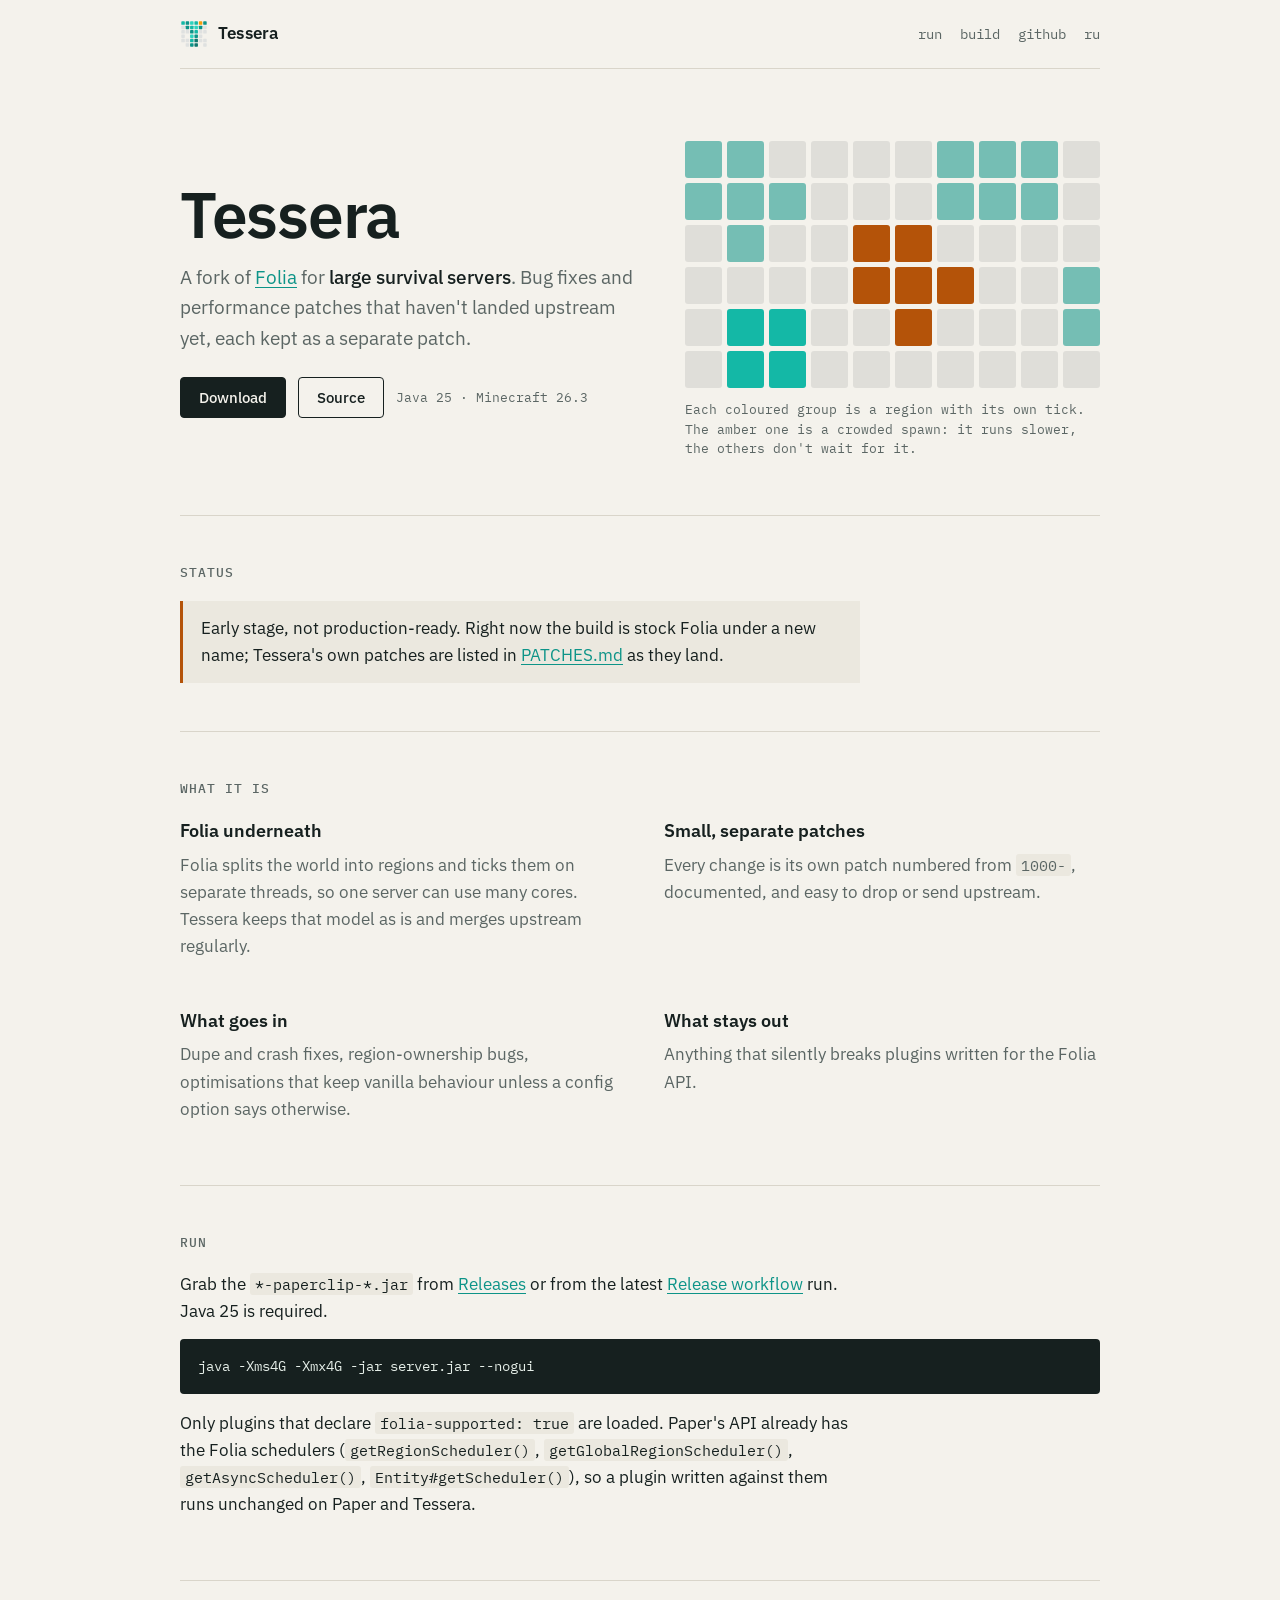
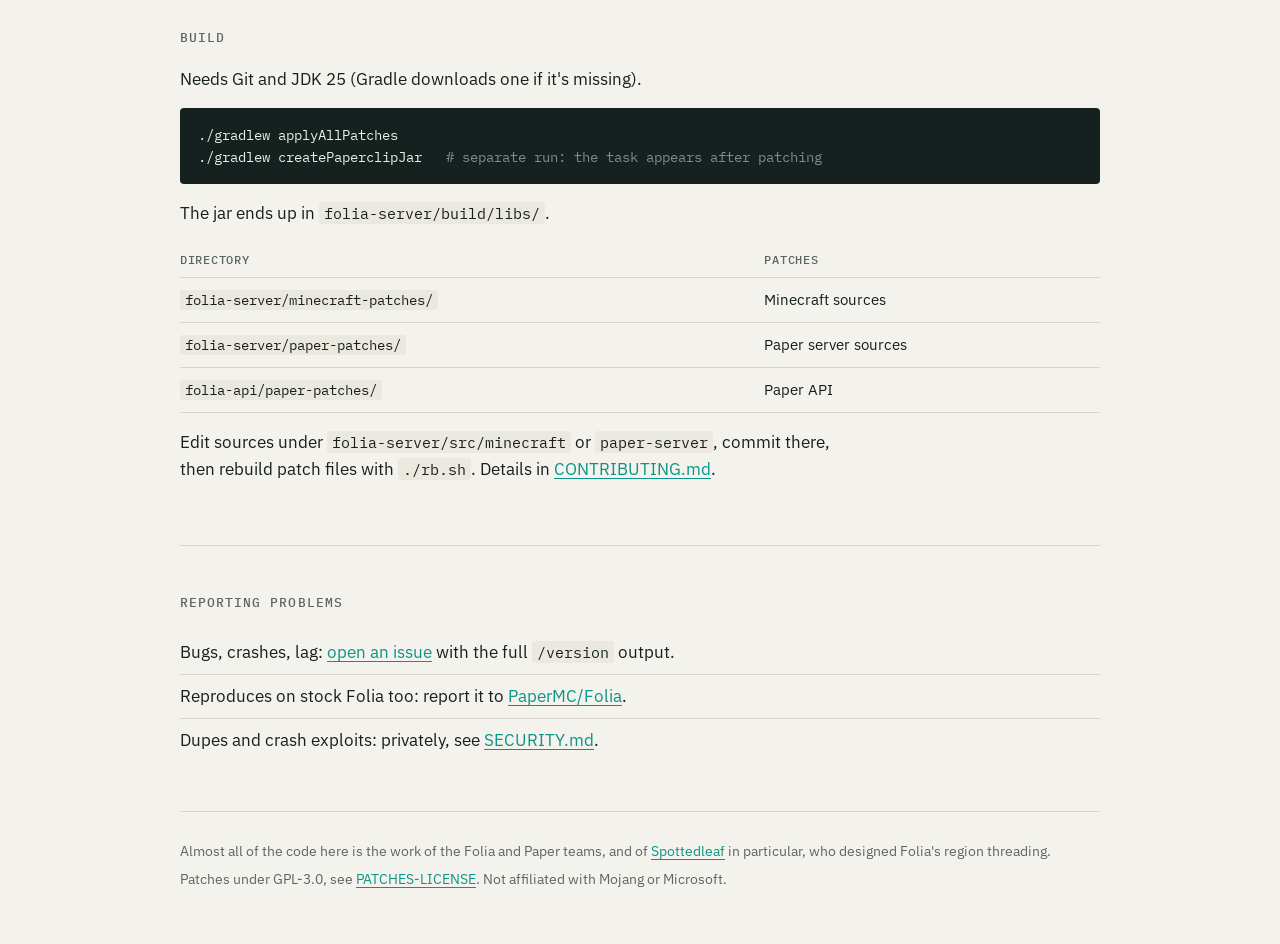
==== site/index.html @ 929d5c0b "site: страница проекта для GitHub Pages (en/ru) и workflow публикации" ====
<!doctype html>
<html lang="en">
<head>
<meta charset="utf-8">
<meta name="viewport" content="width=device-width, initial-scale=1">
<title>Tessera — Folia fork</title>
<meta name="description" content="Tessera is a Folia fork with bug fixes and performance work for large survival servers.">
<meta property="og:title" content="Tessera">
<meta property="og:description" content="A Folia fork with fixes and performance work for large survival servers.">
<meta property="og:type" content="website">
<link rel="icon" href="logo.svg" type="image/svg+xml">
<link rel="alternate" hreflang="ru" href="ru/">
<link rel="preconnect" href="https://fonts.googleapis.com">
<link rel="preconnect" href="https://fonts.gstatic.com" crossorigin>
<link href="https://fonts.googleapis.com/css2?family=IBM+Plex+Mono:wght@400;500&family=IBM+Plex+Sans:wght@400;500;600&display=swap" rel="stylesheet">
<link rel="stylesheet" href="style.css">
</head>
<body>
<div class="wrap">

<header class="top">
  <a class="brand" href="./"><img src="logo.svg" alt="">Tessera</a>
  <nav>
    <a class="opt" href="#run">run</a>
    <a class="opt" href="#build">build</a>
    <a href="https://github.com/denfry/tessera">github</a>
    <a href="ru/" hreflang="ru">ru</a>
  </nav>
</header>

<main>
<div class="hero">
  <div>
    <h1>Tessera</h1>
    <p class="lede">A fork of <a href="https://github.com/PaperMC/Folia">Folia</a> for <strong>large survival servers</strong>.
      Bug fixes and performance patches that haven't landed upstream yet, each kept as a separate patch.</p>
    <div class="actions">
      <a class="btn primary" href="https://github.com/denfry/tessera/releases">Download</a>
      <a class="btn" href="https://github.com/denfry/tessera">Source</a>
      <span class="release" data-release="latest: %s">Java 25 · Minecraft 26.3</span>
    </div>
  </div>
  <figure class="regions">
    <div class="grid" aria-hidden="true"></div>
    <figcaption>Each coloured group is a region with its own tick. The amber one is a crowded spawn: it runs slower, the others don't wait for it.</figcaption>
  </figure>
</div>

<section>
  <h2>Status</h2>
  <div class="status">
    <p>Early stage, not production-ready. Right now the build is stock Folia under a new name;
      Tessera's own patches are listed in <a href="https://github.com/denfry/tessera/blob/main/PATCHES.md">PATCHES.md</a> as they land.</p>
  </div>
</section>

<section>
  <h2>What it is</h2>
  <div class="cols">
    <div>
      <h3>Folia underneath</h3>
      <p>Folia splits the world into regions and ticks them on separate threads, so one server can use many cores.
        Tessera keeps that model as is and merges upstream regularly.</p>
    </div>
    <div>
      <h3>Small, separate patches</h3>
      <p>Every change is its own patch numbered from <code>1000-</code>, documented, and easy to drop or send upstream.</p>
    </div>
    <div>
      <h3>What goes in</h3>
      <p>Dupe and crash fixes, region-ownership bugs, optimisations that keep vanilla behaviour unless a config option says otherwise.</p>
    </div>
    <div>
      <h3>What stays out</h3>
      <p>Anything that silently breaks plugins written for the Folia API.</p>
    </div>
  </div>
</section>

<section id="run">
  <h2>Run</h2>
  <p>Grab the <code>*-paperclip-*.jar</code> from <a href="https://github.com/denfry/tessera/releases">Releases</a>
    or from the latest <a href="https://github.com/denfry/tessera/actions/workflows/release.yml">Release workflow</a> run. Java 25 is required.</p>
<pre>java -Xms4G -Xmx4G -jar server.jar --nogui</pre>
  <p>Only plugins that declare <code>folia-supported: true</code> are loaded. Paper's API already has the
    Folia schedulers (<code>getRegionScheduler()</code>, <code>getGlobalRegionScheduler()</code>,
    <code>getAsyncScheduler()</code>, <code>Entity#getScheduler()</code>), so a plugin written against them
    runs unchanged on Paper and Tessera.</p>
</section>

<section id="build">
  <h2>Build</h2>
  <p>Needs Git and JDK 25 (Gradle downloads one if it's missing).</p>
<pre>./gradlew applyAllPatches
./gradlew createPaperclipJar   <span class="c"># separate run: the task appears after patching</span></pre>
  <p>The jar ends up in <code>folia-server/build/libs/</code>.</p>
  <div class="table-scroll">
  <table>
    <thead><tr><th>Directory</th><th>Patches</th></tr></thead>
    <tbody>
      <tr><td><code>folia-server/minecraft-patches/</code></td><td>Minecraft sources</td></tr>
      <tr><td><code>folia-server/paper-patches/</code></td><td>Paper server sources</td></tr>
      <tr><td><code>folia-api/paper-patches/</code></td><td>Paper API</td></tr>
    </tbody>
  </table>
  </div>
  <p style="margin-top:16px">Edit sources under <code>folia-server/src/minecraft</code> or <code>paper-server</code>, commit there,
    then rebuild patch files with <code>./rb.sh</code>. Details in
    <a href="https://github.com/denfry/tessera/blob/main/CONTRIBUTING.md">CONTRIBUTING.md</a>.</p>
</section>

<section>
  <h2>Reporting problems</h2>
  <ul class="plain">
    <li>Bugs, crashes, lag: <a href="https://github.com/denfry/tessera/issues/new/choose">open an issue</a> with the full <code>/version</code> output.</li>
    <li>Reproduces on stock Folia too: report it to <a href="https://github.com/PaperMC/Folia/issues">PaperMC/Folia</a>.</li>
    <li>Dupes and crash exploits: privately, see <a href="https://github.com/denfry/tessera/blob/main/SECURITY.md">SECURITY.md</a>.</li>
  </ul>
</section>
</main>

<footer>
  <p>Almost all of the code here is the work of the Folia and Paper teams, and of
    <a href="https://github.com/Spottedleaf">Spottedleaf</a> in particular, who designed Folia's region threading.</p>
  <p>Patches under GPL-3.0, see
    <a href="https://github.com/denfry/tessera/blob/main/PATCHES-LICENSE">PATCHES-LICENSE</a>. Not affiliated with Mojang or Microsoft.</p>
</footer>

</div>
<script src="site.js" defer></script>
</body>
</html>
---- site/style.css ----
:root {
  --bg: #f4f2ec;
  --fg: #16201f;
  --muted: #5b6664;
  --line: #d9d5ca;
  --panel: #ebe8df;
  --teal: #0d9488;
  --teal-hi: #14b8a6;
  --amber: #b45309;
  --tile-off: rgba(91, 102, 100, 0.14);
  --code-bg: #16201f;
  --code-fg: #e6efe9;
  --sans: "IBM Plex Sans", system-ui, sans-serif;
  --mono: "IBM Plex Mono", ui-monospace, monospace;
}

@media (prefers-color-scheme: dark) {
  :root {
    --bg: #0f1514;
    --fg: #e4ebe8;
    --muted: #8d9a97;
    --line: #243130;
    --panel: #151d1c;
    --teal: #2dd4bf;
    --teal-hi: #5eead4;
    --amber: #f59e0b;
    --tile-off: rgba(148, 163, 184, 0.1);
    --code-bg: #0a0f0e;
    --code-fg: #d8e4e0;
  }
}

* { box-sizing: border-box; }

html { -webkit-text-size-adjust: 100%; }

body {
  margin: 0;
  background: var(--bg);
  color: var(--fg);
  font: 17px/1.6 var(--sans);
}

a { color: var(--teal); text-underline-offset: 3px; }
a:hover { color: var(--teal-hi); }

.wrap { max-width: 960px; margin: 0 auto; padding: 0 20px; }

/* header */
.top {
  display: flex;
  align-items: center;
  justify-content: space-between;
  gap: 16px;
  padding: 20px 0;
  border-bottom: 1px solid var(--line);
}
.brand {
  display: flex;
  align-items: center;
  gap: 10px;
  color: var(--fg);
  text-decoration: none;
  font-weight: 600;
  letter-spacing: 0.01em;
}
.brand img { width: 28px; height: 28px; }
.top nav { display: flex; gap: 18px; font: 14px var(--mono); }
.top nav a { color: var(--muted); text-decoration: none; }
.top nav a:hover { color: var(--fg); }

/* hero */
.hero {
  display: grid;
  grid-template-columns: 1.1fr 1fr;
  gap: 48px;
  align-items: center;
  padding: 72px 0 56px;
}
.hero h1 {
  margin: 0 0 16px;
  font-size: clamp(40px, 7vw, 64px);
  line-height: 1;
  letter-spacing: -0.02em;
  font-weight: 600;
}
.hero .lede { margin: 0 0 24px; font-size: 19px; color: var(--muted); max-width: 32em; }
.hero .lede strong { color: var(--fg); font-weight: 500; }

.actions { display: flex; flex-wrap: wrap; gap: 12px; align-items: center; }
.btn {
  display: inline-block;
  padding: 10px 18px;
  border: 1px solid var(--fg);
  border-radius: 4px;
  color: var(--fg);
  text-decoration: none;
  font: 500 15px var(--sans);
}
.btn.primary { background: var(--fg); color: var(--bg); }
.btn.primary:hover { background: var(--teal); border-color: var(--teal); color: var(--bg); }
.btn:not(.primary):hover { border-color: var(--teal); color: var(--teal); }
.release { font: 13px var(--mono); color: var(--muted); }

/* region grid */
.regions { margin: 0; }
.grid {
  display: grid;
  grid-template-columns: repeat(10, 1fr);
  gap: 5px;
}
.grid span {
  aspect-ratio: 1;
  border-radius: 3px;
  background: var(--tile-off);
  transition: background-color 0.5s ease-out;
}
.grid span.r { background: color-mix(in srgb, var(--teal) 55%, transparent); }
.grid span.r.slow { background: color-mix(in srgb, var(--amber) 50%, transparent); }
.grid span.tick { background: var(--teal-hi); transition-duration: 0.05s; }
.grid span.slow.tick { background: var(--amber); }
.regions figcaption { margin-top: 12px; font: 13px/1.5 var(--mono); color: var(--muted); }

/* sections */
section { padding: 48px 0; border-top: 1px solid var(--line); }
section h2 {
  margin: 0 0 20px;
  font: 500 13px var(--mono);
  text-transform: uppercase;
  letter-spacing: 0.08em;
  color: var(--muted);
}
section h3 { margin: 0 0 6px; font-size: 18px; font-weight: 600; }
section p { margin: 0 0 14px; max-width: 40em; }

.status {
  padding: 14px 18px;
  border-left: 3px solid var(--amber);
  background: var(--panel);
  max-width: 40em;
}
.status p { margin: 0; }

.cols { display: grid; grid-template-columns: repeat(2, 1fr); gap: 32px 48px; }
.cols p { color: var(--muted); }

pre {
  margin: 0 0 16px;
  padding: 16px 18px;
  overflow-x: auto;
  background: var(--code-bg);
  color: var(--code-fg);
  border-radius: 4px;
  font: 14px/1.6 var(--mono);
}
pre .c { color: #7d8e8a; }
code { font-family: var(--mono); font-size: 0.9em; }
p code, li code, td code { padding: 1px 5px; background: var(--panel); border-radius: 3px; }

table { width: 100%; border-collapse: collapse; font-size: 15px; }
th, td { text-align: left; padding: 10px 12px 10px 0; border-bottom: 1px solid var(--line); vertical-align: top; }
th { font: 500 12px var(--mono); text-transform: uppercase; letter-spacing: 0.06em; color: var(--muted); }
.table-scroll { overflow-x: auto; }

ul.plain { margin: 0; padding: 0; list-style: none; }
ul.plain li { padding: 8px 0; border-bottom: 1px solid var(--line); }
ul.plain li:last-child { border-bottom: 0; }

footer {
  padding: 28px 0 48px;
  border-top: 1px solid var(--line);
  font-size: 14px;
  color: var(--muted);
}
footer p { margin: 0 0 6px; }

@media (max-width: 760px) {
  .hero { grid-template-columns: 1fr; gap: 36px; padding: 48px 0 40px; }
  .cols { grid-template-columns: 1fr; gap: 24px; }
  .top nav { gap: 12px; }
  .top nav .opt { display: none; }
}

@media (prefers-reduced-motion: reduce) {
  .grid span { transition: none; }
}
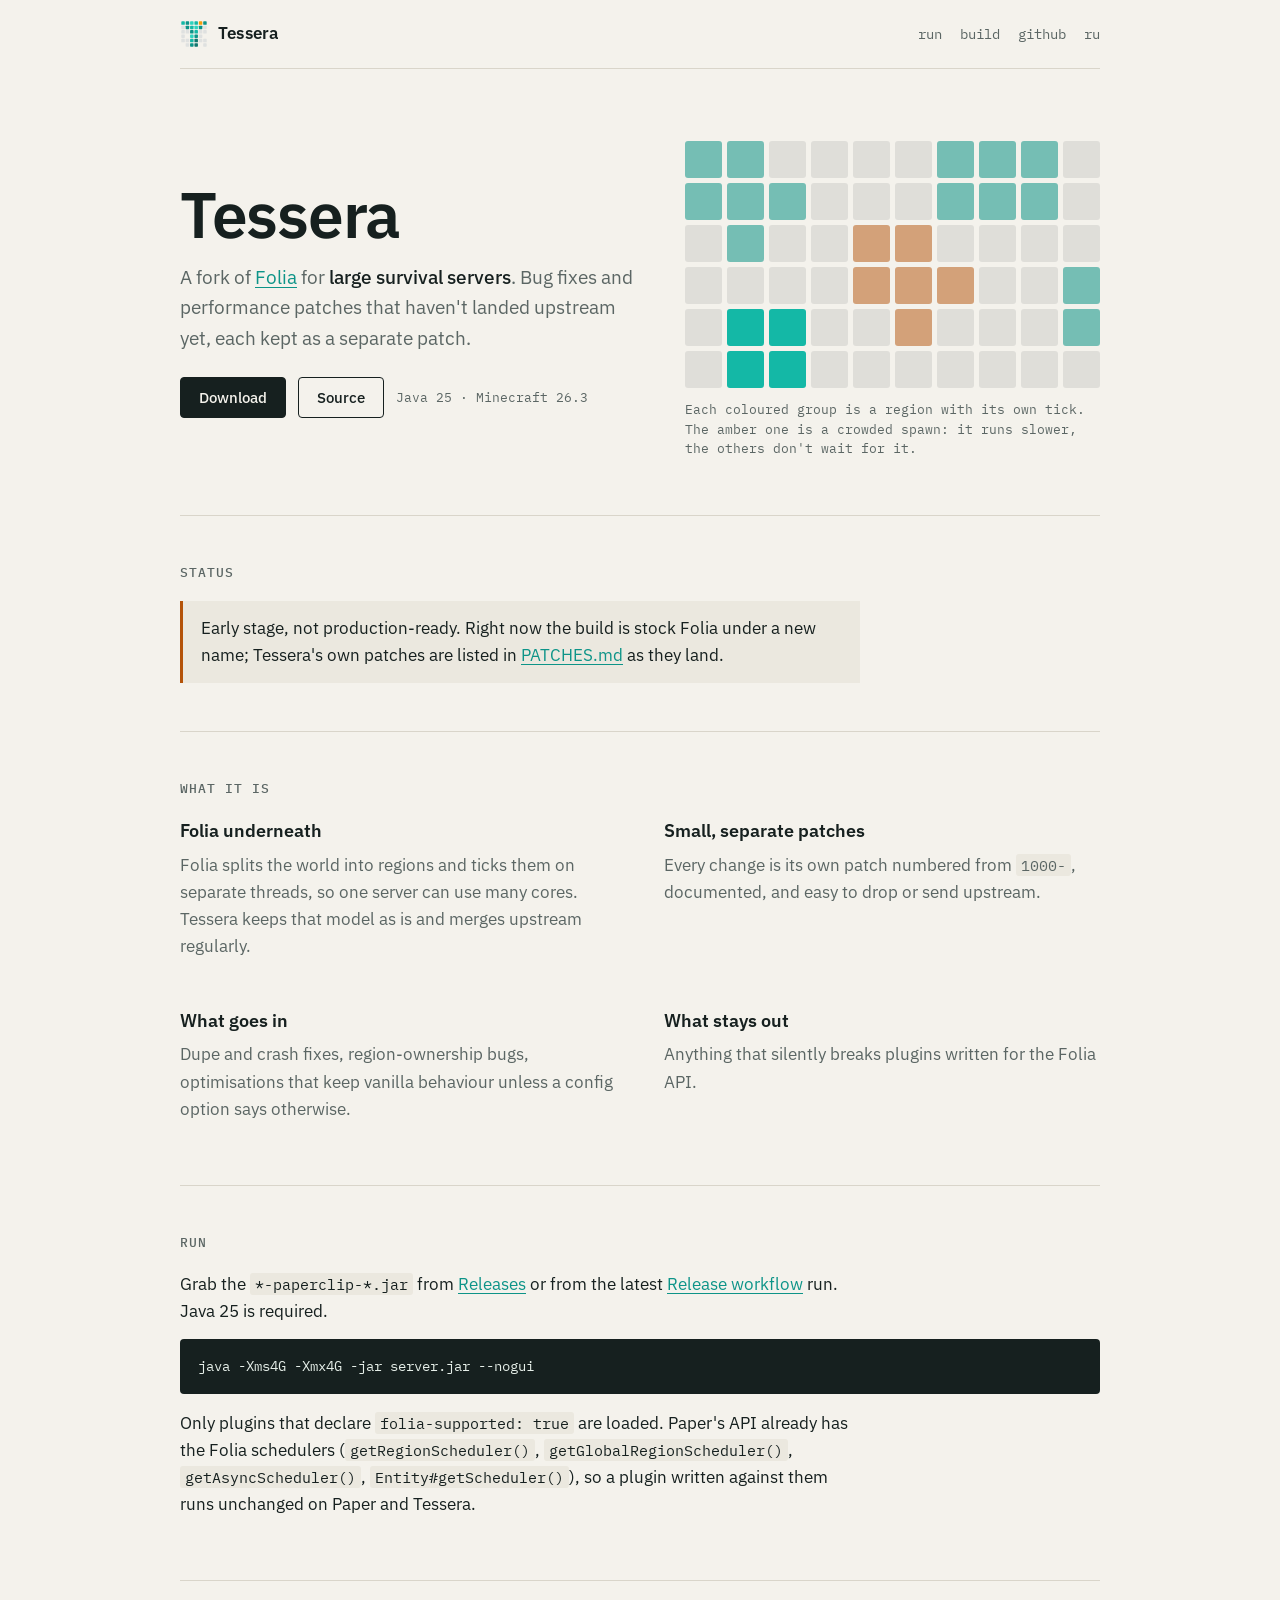
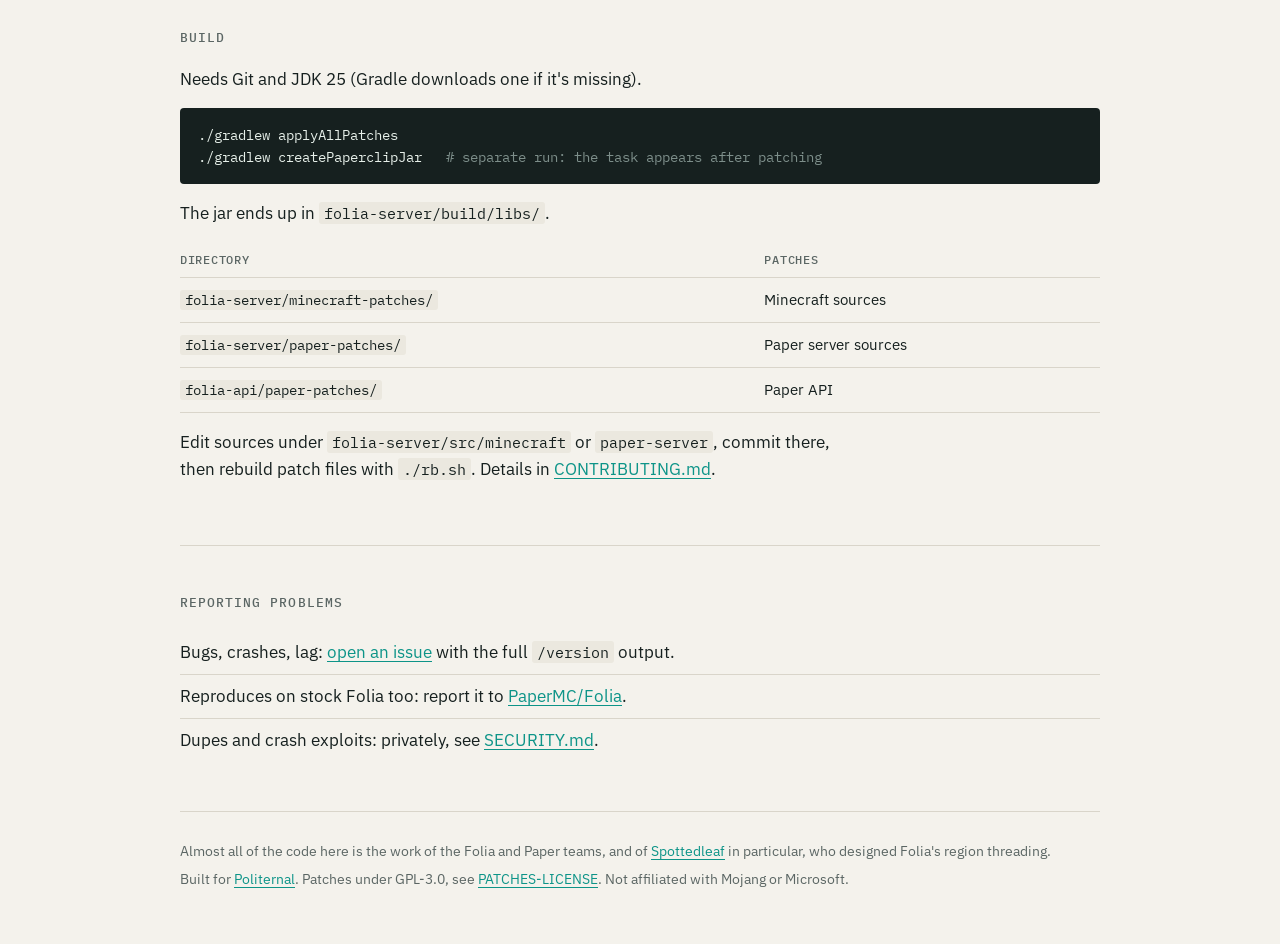
==== commit 02c2a4aa: "site: страница проекта для GitHub Pages (en/ru) и workflow публикации" ====
--- a/site/index.html
+++ b/site/index.html
@@ -122,7 +122,7 @@
 <footer>
   <p>Almost all of the code here is the work of the Folia and Paper teams, and of
     <a href="https://github.com/Spottedleaf">Spottedleaf</a> in particular, who designed Folia's region threading.</p>
-  <p>Patches under GPL-3.0, see
+  <p>Built for <a href="https://politernal.ru">Politernal</a>. Patches under GPL-3.0, see
     <a href="https://github.com/denfry/tessera/blob/main/PATCHES-LICENSE">PATCHES-LICENSE</a>. Not affiliated with Mojang or Microsoft.</p>
 </footer>
 
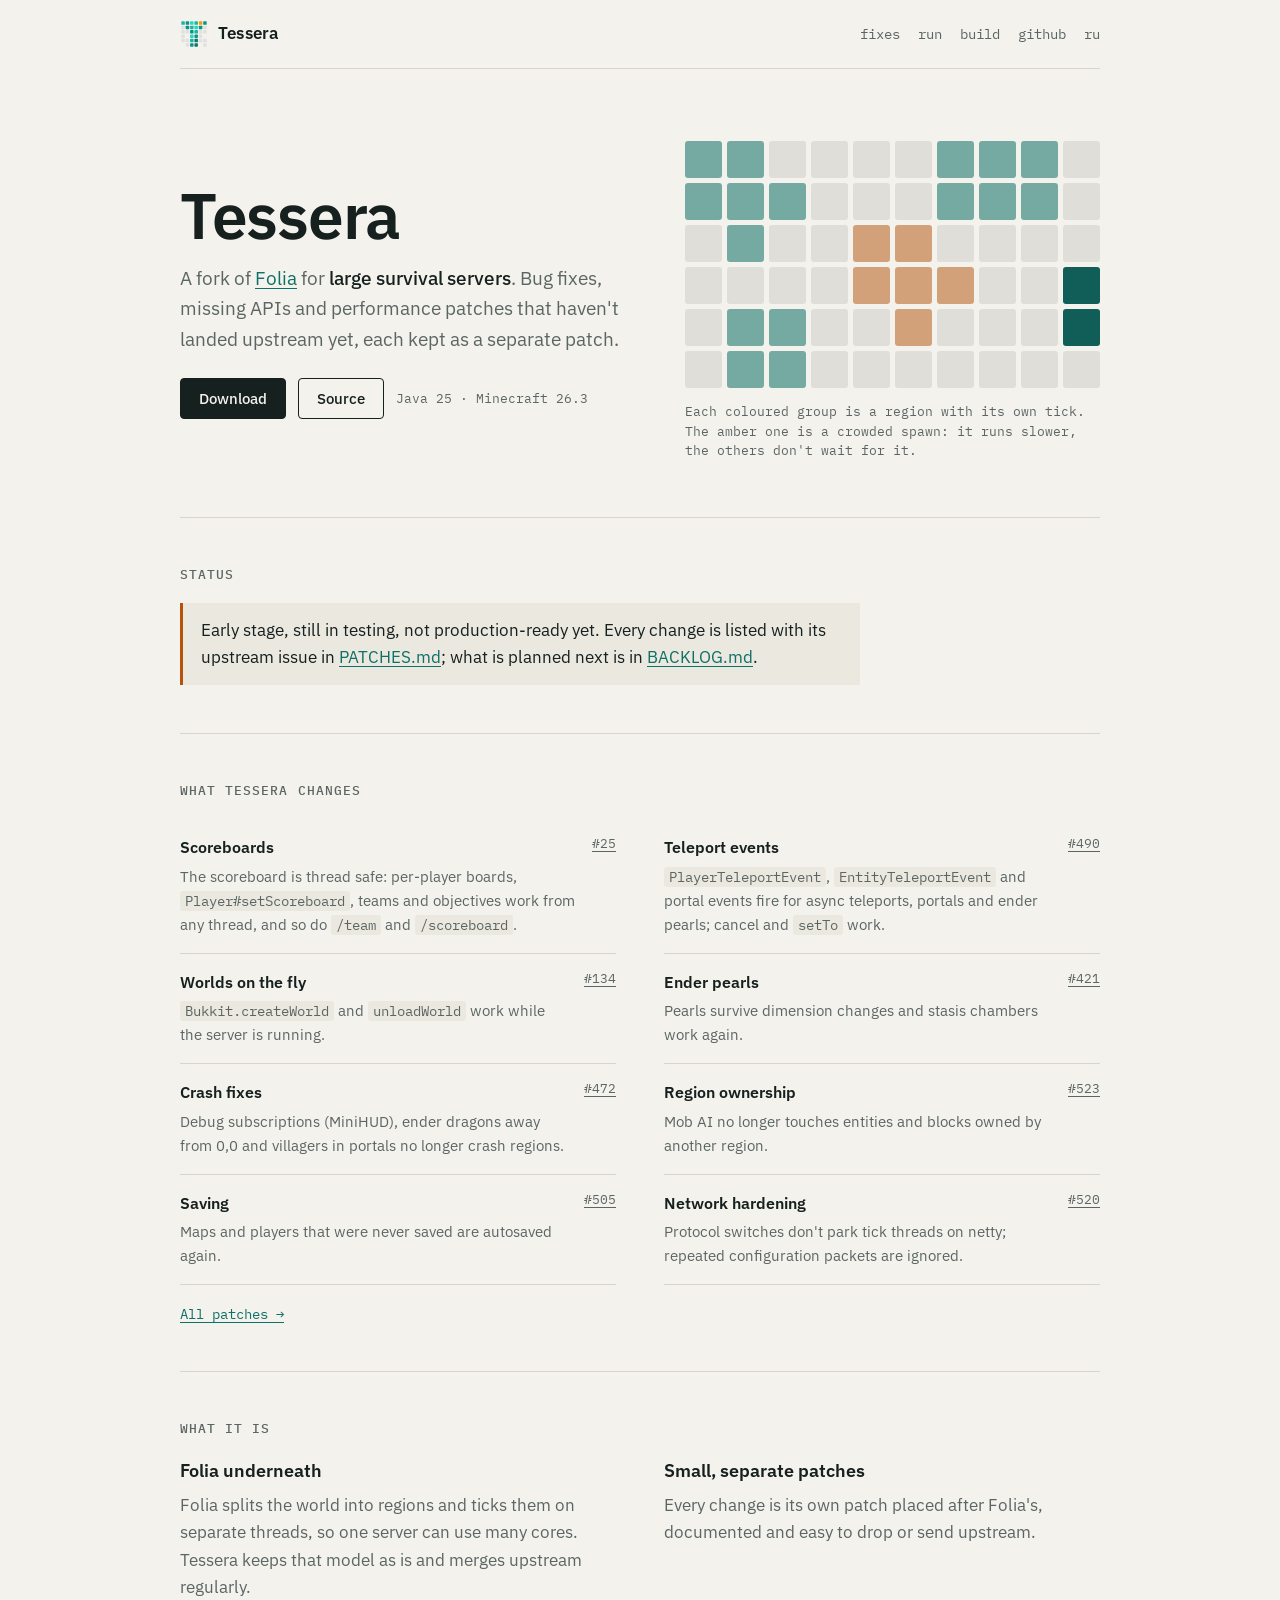
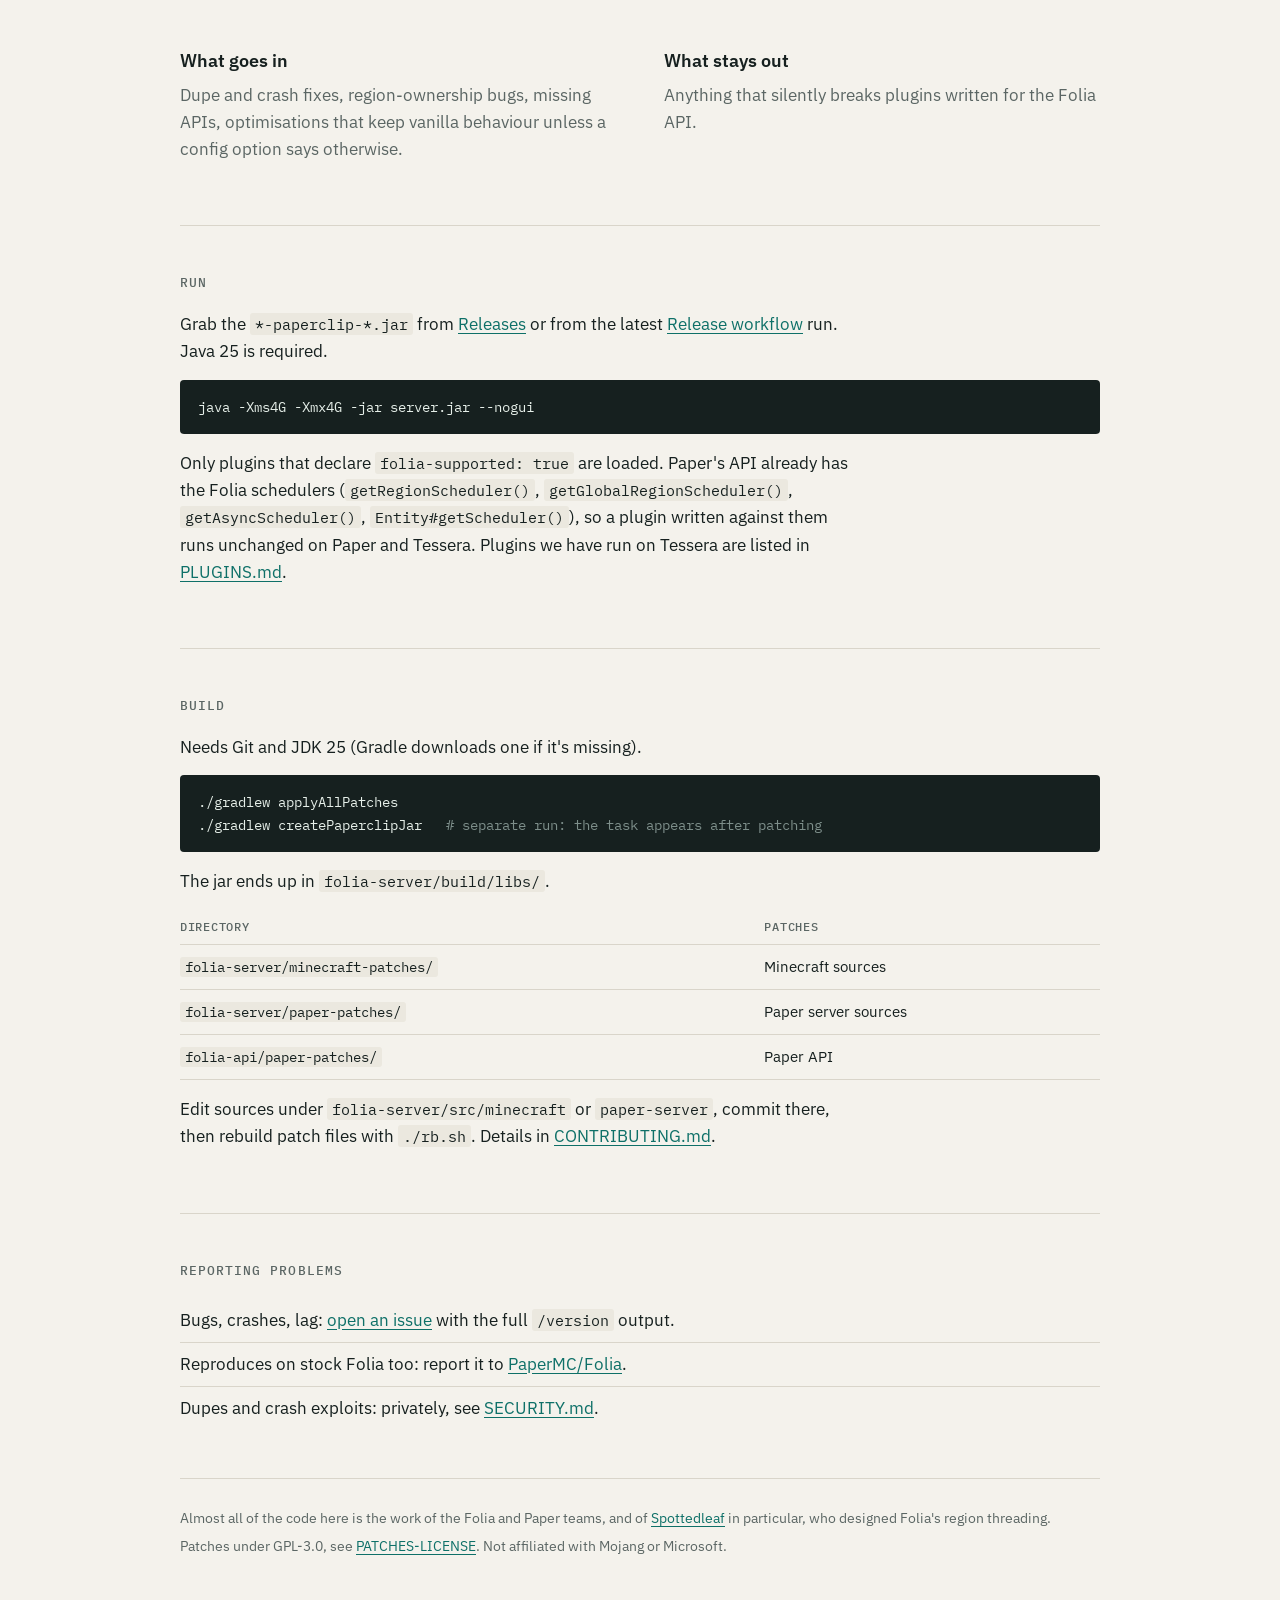
==== commit 2e516e9f: "docs: сайт и README под текущее состояние, code of conduct Сайт: раздел с изменениями Tessera, актуа" ====
--- a/site/index.html
+++ b/site/index.html
@@ -3,37 +3,65 @@
 <head>
 <meta charset="utf-8">
 <meta name="viewport" content="width=device-width, initial-scale=1">
-<title>Tessera — Folia fork</title>
-<meta name="description" content="Tessera is a Folia fork with bug fixes and performance work for large survival servers.">
-<meta property="og:title" content="Tessera">
-<meta property="og:description" content="A Folia fork with fixes and performance work for large survival servers.">
+<title>Tessera — Folia fork for large survival servers</title>
+<meta name="description" content="Tessera is a Folia fork with bug fixes and performance work for large survival Minecraft servers: thread-safe scoreboards, teleport events, world loading, dupe and crash fixes.">
+<link rel="canonical" href="https://denfry.github.io/tessera/">
+<link rel="alternate" hreflang="en" href="https://denfry.github.io/tessera/">
+<link rel="alternate" hreflang="ru" href="https://denfry.github.io/tessera/ru/">
+<link rel="alternate" hreflang="x-default" href="https://denfry.github.io/tessera/">
 <meta property="og:type" content="website">
+<meta property="og:site_name" content="Tessera">
+<meta property="og:title" content="Tessera — Folia fork for large survival servers">
+<meta property="og:description" content="Bug fixes and performance patches on top of Folia's regionised multithreading, each kept as a separate patch.">
+<meta property="og:url" content="https://denfry.github.io/tessera/">
+<meta property="og:image" content="https://denfry.github.io/tessera/og.png">
+<meta property="og:image:width" content="1200">
+<meta property="og:image:height" content="630">
+<meta property="og:locale" content="en_US">
+<meta property="og:locale:alternate" content="ru_RU">
+<meta name="twitter:card" content="summary_large_image">
+<meta name="theme-color" content="#f4f2ec" media="(prefers-color-scheme: light)">
+<meta name="theme-color" content="#0f1514" media="(prefers-color-scheme: dark)">
 <link rel="icon" href="logo.svg" type="image/svg+xml">
-<link rel="alternate" hreflang="ru" href="ru/">
 <link rel="preconnect" href="https://fonts.googleapis.com">
 <link rel="preconnect" href="https://fonts.gstatic.com" crossorigin>
 <link href="https://fonts.googleapis.com/css2?family=IBM+Plex+Mono:wght@400;500&family=IBM+Plex+Sans:wght@400;500;600&display=swap" rel="stylesheet">
 <link rel="stylesheet" href="style.css">
+<script type="application/ld+json">
+{
+  "@context": "https://schema.org",
+  "@type": "SoftwareSourceCode",
+  "name": "Tessera",
+  "description": "A fork of Folia with bug fixes and performance work for large survival Minecraft servers.",
+  "url": "https://denfry.github.io/tessera/",
+  "codeRepository": "https://github.com/denfry/tessera",
+  "programmingLanguage": "Java",
+  "license": "https://www.gnu.org/licenses/gpl-3.0.html",
+  "isBasedOn": "https://github.com/PaperMC/Folia"
+}
+</script>
 </head>
 <body>
+<a class="skip" href="#main">Skip to content</a>
 <div class="wrap">
 
 <header class="top">
-  <a class="brand" href="./"><img src="logo.svg" alt="">Tessera</a>
-  <nav>
+  <a class="brand" href="./"><img src="logo.svg" alt="" width="28" height="28">Tessera</a>
+  <nav aria-label="Main">
+    <a class="opt" href="#fixes">fixes</a>
     <a class="opt" href="#run">run</a>
     <a class="opt" href="#build">build</a>
     <a href="https://github.com/denfry/tessera">github</a>
-    <a href="ru/" hreflang="ru">ru</a>
+    <a href="ru/" hreflang="ru" lang="ru">ru</a>
   </nav>
 </header>
 
-<main>
+<main id="main">
 <div class="hero">
   <div>
     <h1>Tessera</h1>
     <p class="lede">A fork of <a href="https://github.com/PaperMC/Folia">Folia</a> for <strong>large survival servers</strong>.
-      Bug fixes and performance patches that haven't landed upstream yet, each kept as a separate patch.</p>
+      Bug fixes, missing APIs and performance patches that haven't landed upstream yet, each kept as a separate patch.</p>
     <div class="actions">
       <a class="btn primary" href="https://github.com/denfry/tessera/releases">Download</a>
       <a class="btn" href="https://github.com/denfry/tessera">Source</a>
@@ -46,16 +74,32 @@
   </figure>
 </div>
 
-<section>
-  <h2>Status</h2>
+<section aria-labelledby="status">
+  <h2 id="status">Status</h2>
   <div class="status">
-    <p>Early stage, not production-ready. Right now the build is stock Folia under a new name;
-      Tessera's own patches are listed in <a href="https://github.com/denfry/tessera/blob/main/PATCHES.md">PATCHES.md</a> as they land.</p>
+    <p>Early stage, still in testing, not production-ready yet. Every change is listed with its upstream issue in
+      <a href="https://github.com/denfry/tessera/blob/main/PATCHES.md">PATCHES.md</a>; what is planned next is in
+      <a href="https://github.com/denfry/tessera/blob/main/BACKLOG.md">BACKLOG.md</a>.</p>
   </div>
 </section>
 
-<section>
-  <h2>What it is</h2>
+<section id="fixes" aria-labelledby="fixes-h">
+  <h2 id="fixes-h">What Tessera changes</h2>
+  <ul class="fixes">
+    <li><h3>Scoreboards</h3><p>The scoreboard is thread safe: per-player boards, <code>Player#setScoreboard</code>, teams and objectives work from any thread, and so do <code>/team</code> and <code>/scoreboard</code>.</p><a href="https://github.com/PaperMC/Folia/issues/25">#25</a></li>
+    <li><h3>Teleport events</h3><p><code>PlayerTeleportEvent</code>, <code>EntityTeleportEvent</code> and portal events fire for async teleports, portals and ender pearls; cancel and <code>setTo</code> work.</p><a href="https://github.com/PaperMC/Folia/issues/490">#490</a></li>
+    <li><h3>Worlds on the fly</h3><p><code>Bukkit.createWorld</code> and <code>unloadWorld</code> work while the server is running.</p><a href="https://github.com/PaperMC/Folia/issues/134">#134</a></li>
+    <li><h3>Ender pearls</h3><p>Pearls survive dimension changes and stasis chambers work again.</p><a href="https://github.com/PaperMC/Folia/issues/421">#421</a></li>
+    <li><h3>Crash fixes</h3><p>Debug subscriptions (MiniHUD), ender dragons away from 0,0 and villagers in portals no longer crash regions.</p><a href="https://github.com/PaperMC/Folia/issues/472">#472</a></li>
+    <li><h3>Region ownership</h3><p>Mob AI no longer touches entities and blocks owned by another region.</p><a href="https://github.com/PaperMC/Folia/pull/523">#523</a></li>
+    <li><h3>Saving</h3><p>Maps and players that were never saved are autosaved again.</p><a href="https://github.com/PaperMC/Folia/issues/505">#505</a></li>
+    <li><h3>Network hardening</h3><p>Protocol switches don't park tick threads on netty; repeated configuration packets are ignored.</p><a href="https://github.com/PaperMC/Folia/issues/520">#520</a></li>
+  </ul>
+  <p class="more"><a href="https://github.com/denfry/tessera/blob/main/PATCHES.md">All patches →</a></p>
+</section>
+
+<section aria-labelledby="what">
+  <h2 id="what">What it is</h2>
   <div class="cols">
     <div>
       <h3>Folia underneath</h3>
@@ -64,11 +108,11 @@
     </div>
     <div>
       <h3>Small, separate patches</h3>
-      <p>Every change is its own patch numbered from <code>1000-</code>, documented, and easy to drop or send upstream.</p>
+      <p>Every change is its own patch placed after Folia's, documented and easy to drop or send upstream.</p>
     </div>
     <div>
       <h3>What goes in</h3>
-      <p>Dupe and crash fixes, region-ownership bugs, optimisations that keep vanilla behaviour unless a config option says otherwise.</p>
+      <p>Dupe and crash fixes, region-ownership bugs, missing APIs, optimisations that keep vanilla behaviour unless a config option says otherwise.</p>
     </div>
     <div>
       <h3>What stays out</h3>
@@ -77,26 +121,27 @@
   </div>
 </section>
 
-<section id="run">
-  <h2>Run</h2>
+<section id="run" aria-labelledby="run-h">
+  <h2 id="run-h">Run</h2>
   <p>Grab the <code>*-paperclip-*.jar</code> from <a href="https://github.com/denfry/tessera/releases">Releases</a>
     or from the latest <a href="https://github.com/denfry/tessera/actions/workflows/release.yml">Release workflow</a> run. Java 25 is required.</p>
 <pre>java -Xms4G -Xmx4G -jar server.jar --nogui</pre>
   <p>Only plugins that declare <code>folia-supported: true</code> are loaded. Paper's API already has the
     Folia schedulers (<code>getRegionScheduler()</code>, <code>getGlobalRegionScheduler()</code>,
     <code>getAsyncScheduler()</code>, <code>Entity#getScheduler()</code>), so a plugin written against them
-    runs unchanged on Paper and Tessera.</p>
+    runs unchanged on Paper and Tessera. Plugins we have run on Tessera are listed in
+    <a href="https://github.com/denfry/tessera/blob/main/PLUGINS.md">PLUGINS.md</a>.</p>
 </section>
 
-<section id="build">
-  <h2>Build</h2>
+<section id="build" aria-labelledby="build-h">
+  <h2 id="build-h">Build</h2>
   <p>Needs Git and JDK 25 (Gradle downloads one if it's missing).</p>
 <pre>./gradlew applyAllPatches
 ./gradlew createPaperclipJar   <span class="c"># separate run: the task appears after patching</span></pre>
   <p>The jar ends up in <code>folia-server/build/libs/</code>.</p>
   <div class="table-scroll">
   <table>
-    <thead><tr><th>Directory</th><th>Patches</th></tr></thead>
+    <thead><tr><th scope="col">Directory</th><th scope="col">Patches</th></tr></thead>
     <tbody>
       <tr><td><code>folia-server/minecraft-patches/</code></td><td>Minecraft sources</td></tr>
       <tr><td><code>folia-server/paper-patches/</code></td><td>Paper server sources</td></tr>
@@ -104,13 +149,13 @@
     </tbody>
   </table>
   </div>
-  <p style="margin-top:16px">Edit sources under <code>folia-server/src/minecraft</code> or <code>paper-server</code>, commit there,
+  <p class="after-table">Edit sources under <code>folia-server/src/minecraft</code> or <code>paper-server</code>, commit there,
     then rebuild patch files with <code>./rb.sh</code>. Details in
     <a href="https://github.com/denfry/tessera/blob/main/CONTRIBUTING.md">CONTRIBUTING.md</a>.</p>
 </section>
 
-<section>
-  <h2>Reporting problems</h2>
+<section aria-labelledby="report">
+  <h2 id="report">Reporting problems</h2>
   <ul class="plain">
     <li>Bugs, crashes, lag: <a href="https://github.com/denfry/tessera/issues/new/choose">open an issue</a> with the full <code>/version</code> output.</li>
     <li>Reproduces on stock Folia too: report it to <a href="https://github.com/PaperMC/Folia/issues">PaperMC/Folia</a>.</li>
@@ -122,7 +167,7 @@
 <footer>
   <p>Almost all of the code here is the work of the Folia and Paper teams, and of
     <a href="https://github.com/Spottedleaf">Spottedleaf</a> in particular, who designed Folia's region threading.</p>
-  <p>Built for <a href="https://politernal.ru">Politernal</a>. Patches under GPL-3.0, see
+  <p>Patches under GPL-3.0, see
     <a href="https://github.com/denfry/tessera/blob/main/PATCHES-LICENSE">PATCHES-LICENSE</a>. Not affiliated with Mojang or Microsoft.</p>
 </footer>
 
--- a/site/style.css
+++ b/site/style.css
@@ -4,8 +4,8 @@
   --muted: #5b6664;
   --line: #d9d5ca;
   --panel: #ebe8df;
-  --teal: #0d9488;
-  --teal-hi: #14b8a6;
+  --teal: #0e7068;
+  --teal-hi: #115e59;
   --amber: #b45309;
   --tile-off: rgba(91, 102, 100, 0.14);
   --code-bg: #16201f;
@@ -43,6 +43,20 @@
 
 a { color: var(--teal); text-underline-offset: 3px; }
 a:hover { color: var(--teal-hi); }
+:focus-visible { outline: 2px solid var(--teal); outline-offset: 3px; border-radius: 2px; }
+
+.skip {
+  position: absolute;
+  left: 12px;
+  top: -48px;
+  padding: 8px 14px;
+  background: var(--fg);
+  color: var(--bg);
+  font: 500 14px var(--sans);
+  border-radius: 4px;
+  z-index: 10;
+}
+.skip:focus { top: 12px; color: var(--bg); }
 
 .wrap { max-width: 960px; margin: 0 auto; padding: 0 20px; }
 
@@ -108,6 +122,8 @@
   display: grid;
   grid-template-columns: repeat(10, 1fr);
   gap: 5px;
+  aspect-ratio: 10 / 6; /* room for the tiles site.js adds, so the caption does not jump */
+  align-content: start;
 }
 .grid span {
   aspect-ratio: 1;
@@ -141,6 +157,29 @@
 }
 .status p { margin: 0; }
 
+/* what Tessera changes */
+.fixes {
+  display: grid;
+  grid-template-columns: repeat(2, 1fr);
+  gap: 0 48px;
+  margin: 0;
+  padding: 0;
+  list-style: none;
+}
+.fixes li {
+  display: grid;
+  grid-template-columns: 1fr auto;
+  column-gap: 16px;
+  padding: 16px 0;
+  border-bottom: 1px solid var(--line);
+}
+.fixes h3 { grid-column: 1; margin: 0 0 4px; font-size: 16px; }
+.fixes p { grid-column: 1; margin: 0; font-size: 15px; color: var(--muted); }
+.fixes li > a { grid-column: 2; grid-row: 1; font: 13px var(--mono); color: var(--muted); }
+.fixes li > a:hover { color: var(--teal); }
+.more { margin: 20px 0 0; font: 14px var(--mono); }
+.after-table { margin-top: 16px; }
+
 .cols { display: grid; grid-template-columns: repeat(2, 1fr); gap: 32px 48px; }
 .cols p { color: var(--muted); }
 
@@ -177,6 +216,7 @@
 @media (max-width: 760px) {
   .hero { grid-template-columns: 1fr; gap: 36px; padding: 48px 0 40px; }
   .cols { grid-template-columns: 1fr; gap: 24px; }
+  .fixes { grid-template-columns: 1fr; }
   .top nav { gap: 12px; }
   .top nav .opt { display: none; }
 }
@@ -184,3 +224,7 @@
 @media (prefers-reduced-motion: reduce) {
   .grid span { transition: none; }
 }
+
+/* 404 */
+.notfound { padding: 96px 0; }
+.notfound h1 { margin: 0 0 12px; font-size: 64px; font-weight: 600; }
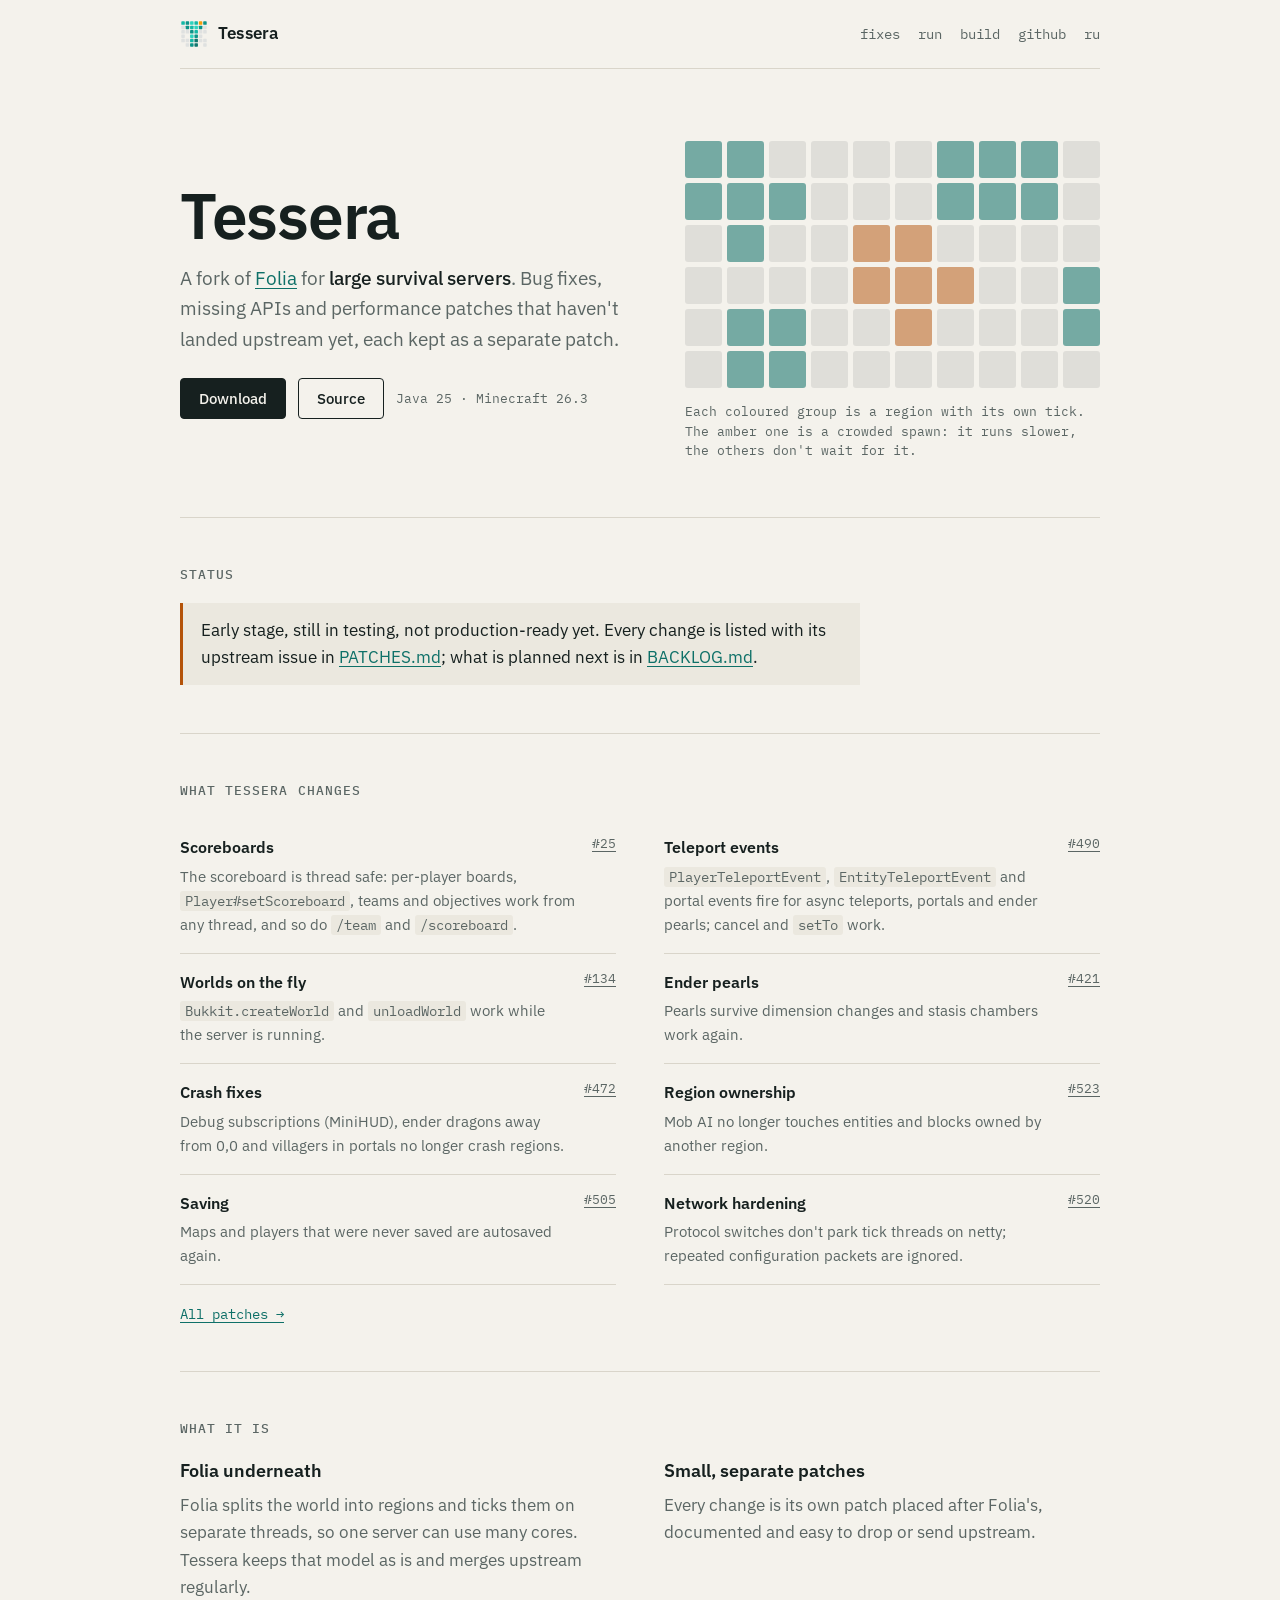
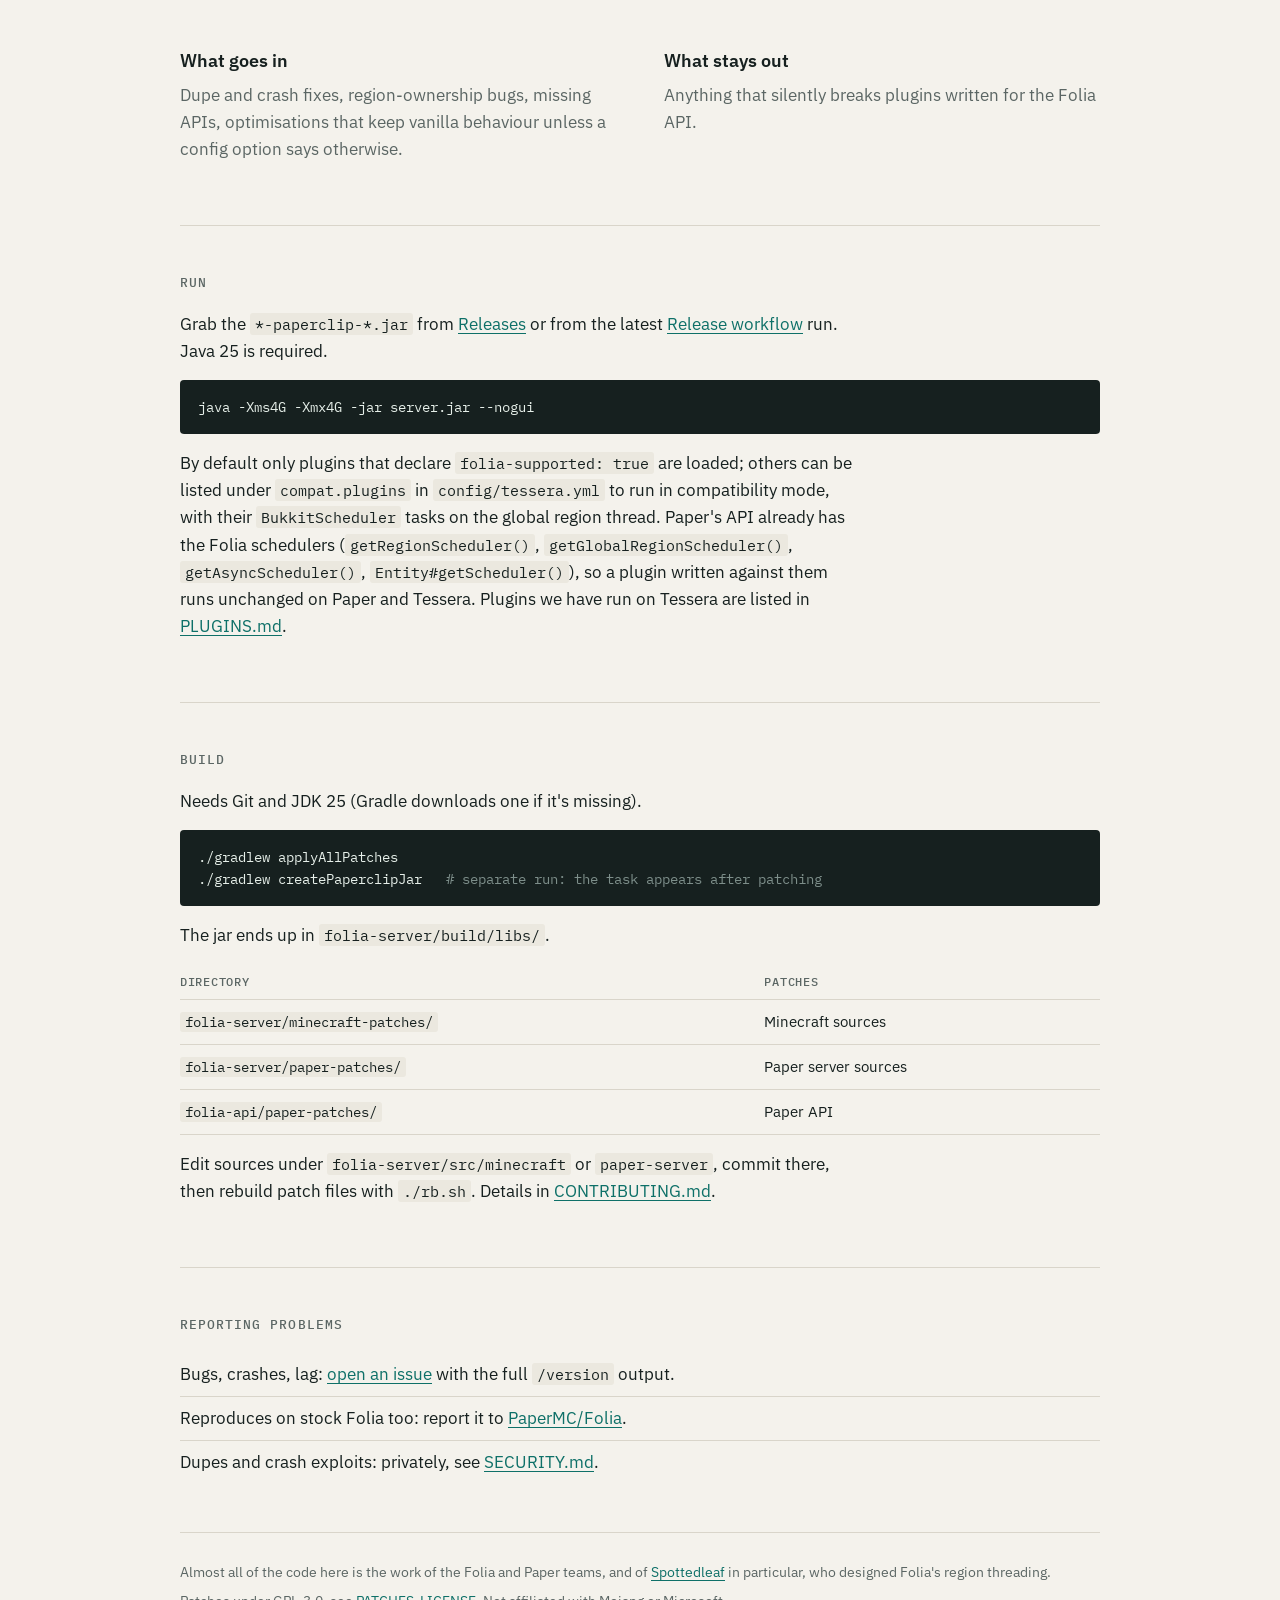
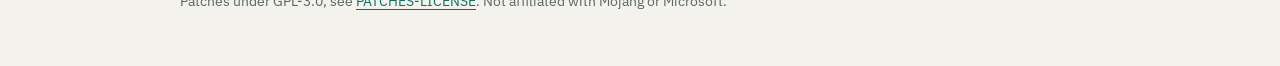
==== commit 32c3741c: "feat: режим совместимости для плагинов без folia-supported (T-101, T-102) Плагины из compat.plugins " ====
--- a/site/index.html
+++ b/site/index.html
@@ -126,7 +126,9 @@
   <p>Grab the <code>*-paperclip-*.jar</code> from <a href="https://github.com/denfry/tessera/releases">Releases</a>
     or from the latest <a href="https://github.com/denfry/tessera/actions/workflows/release.yml">Release workflow</a> run. Java 25 is required.</p>
 <pre>java -Xms4G -Xmx4G -jar server.jar --nogui</pre>
-  <p>Only plugins that declare <code>folia-supported: true</code> are loaded. Paper's API already has the
+  <p>By default only plugins that declare <code>folia-supported: true</code> are loaded; others can be listed under
+    <code>compat.plugins</code> in <code>config/tessera.yml</code> to run in compatibility mode, with their
+    <code>BukkitScheduler</code> tasks on the global region thread. Paper's API already has the
     Folia schedulers (<code>getRegionScheduler()</code>, <code>getGlobalRegionScheduler()</code>,
     <code>getAsyncScheduler()</code>, <code>Entity#getScheduler()</code>), so a plugin written against them
     runs unchanged on Paper and Tessera. Plugins we have run on Tessera are listed in
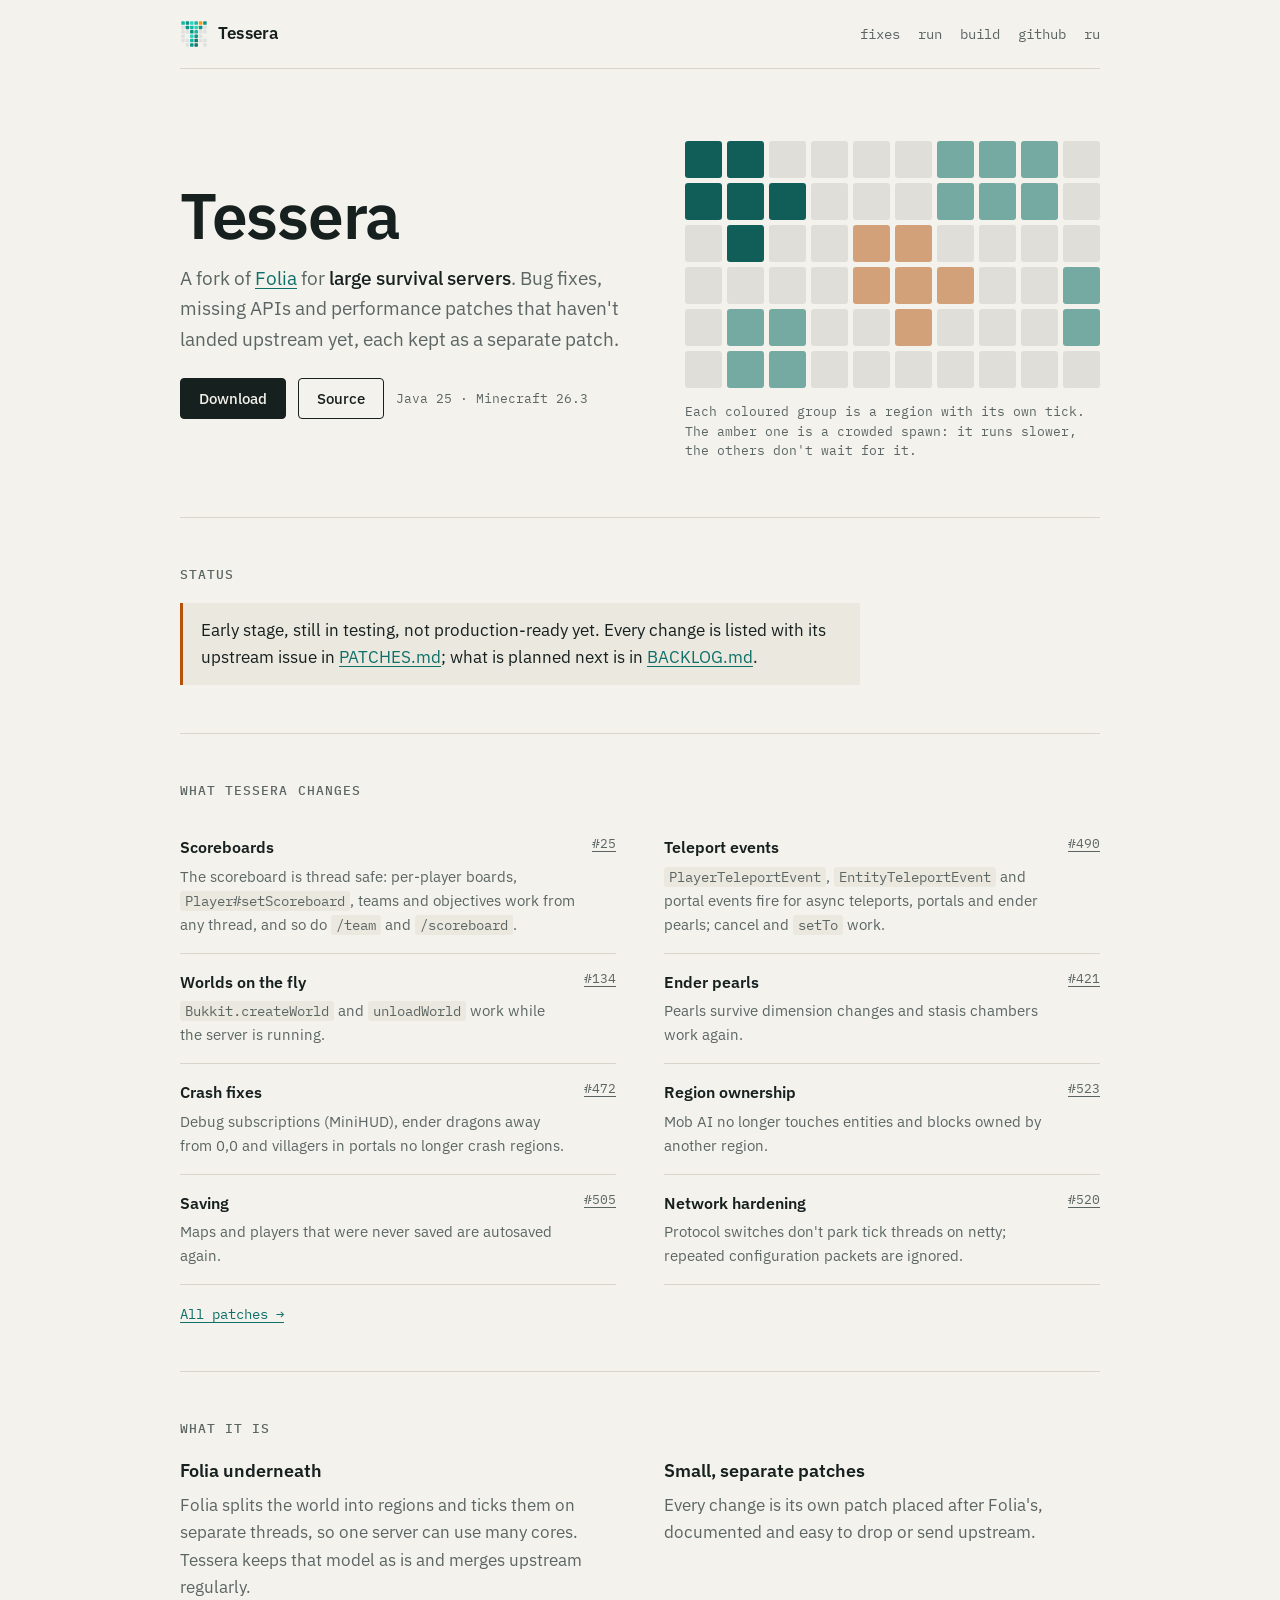
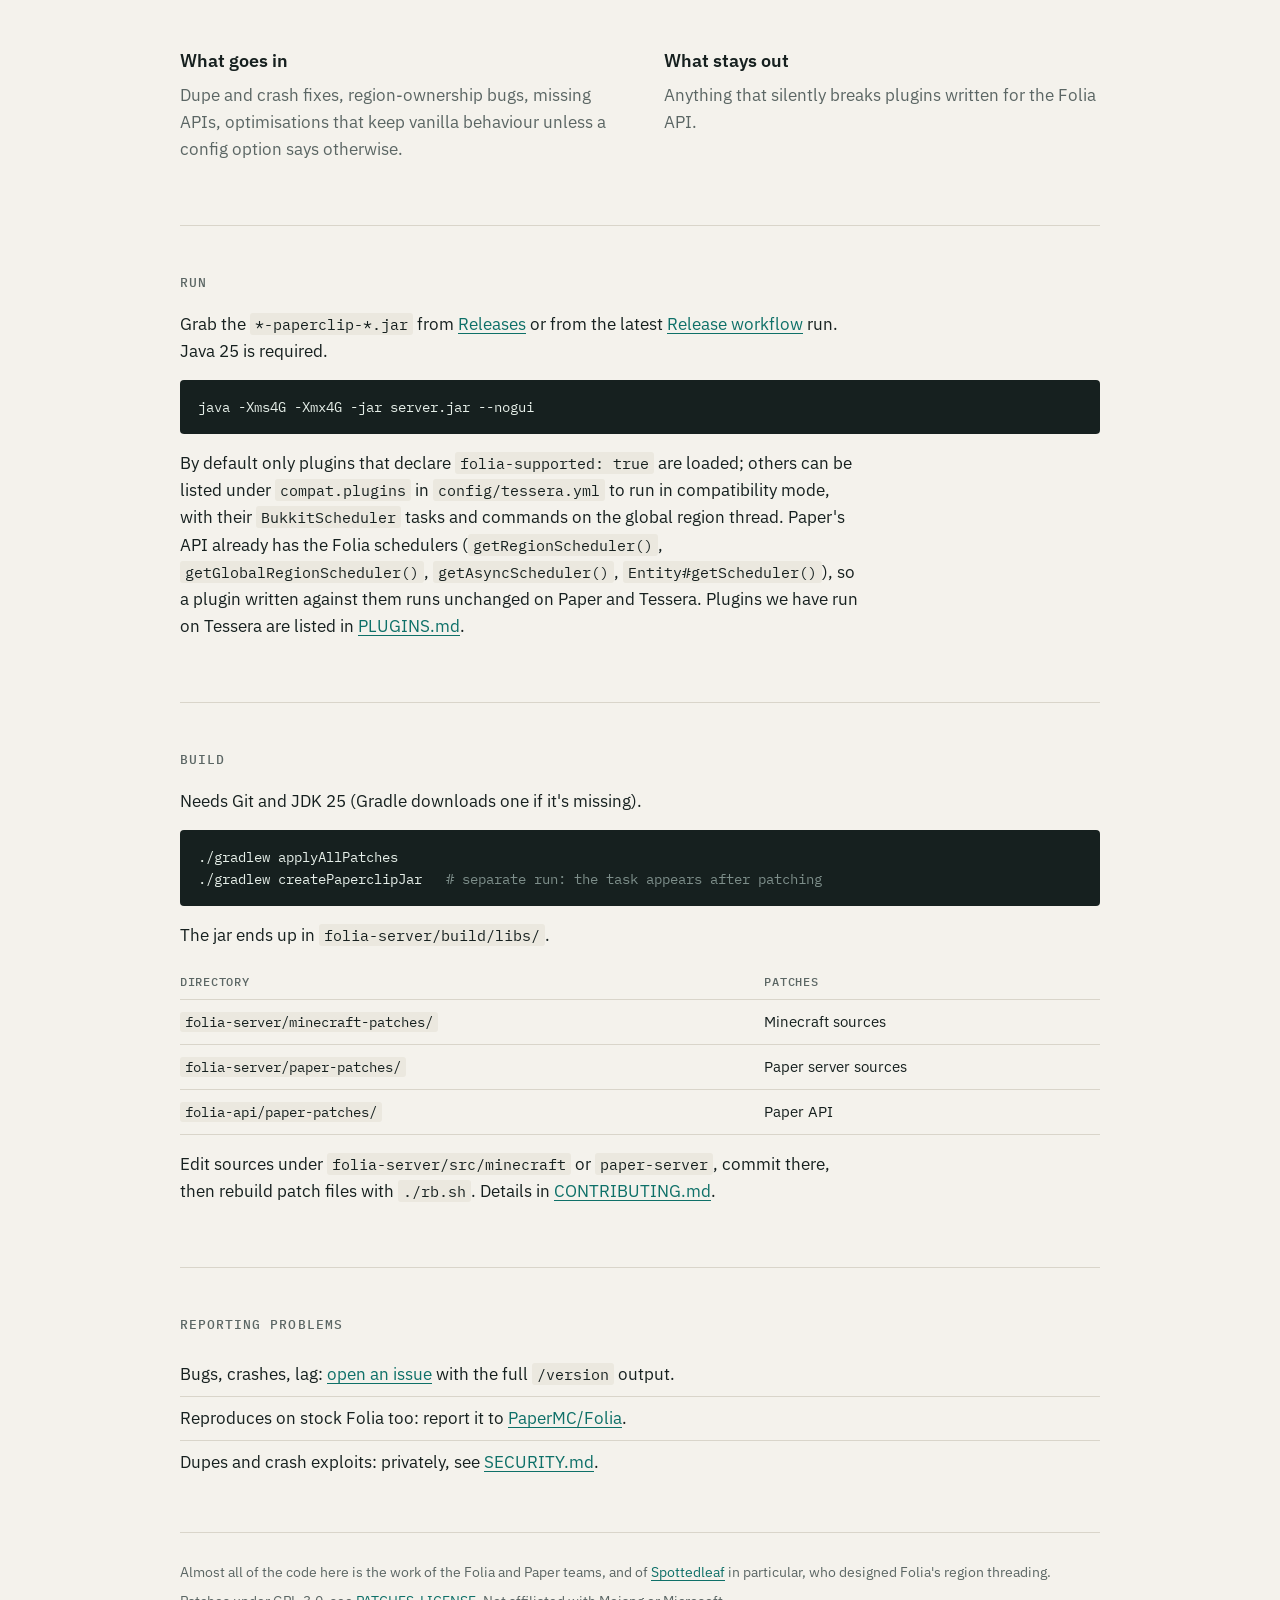
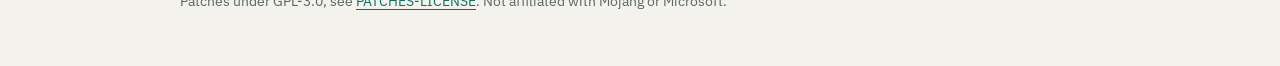
==== commit ef2a0837: "feat: команды плагинов в режиме совместимости на глобальном потоке (T-103b)" ====
--- a/site/index.html
+++ b/site/index.html
@@ -128,7 +128,7 @@
 <pre>java -Xms4G -Xmx4G -jar server.jar --nogui</pre>
   <p>By default only plugins that declare <code>folia-supported: true</code> are loaded; others can be listed under
     <code>compat.plugins</code> in <code>config/tessera.yml</code> to run in compatibility mode, with their
-    <code>BukkitScheduler</code> tasks on the global region thread. Paper's API already has the
+    <code>BukkitScheduler</code> tasks and commands on the global region thread. Paper's API already has the
     Folia schedulers (<code>getRegionScheduler()</code>, <code>getGlobalRegionScheduler()</code>,
     <code>getAsyncScheduler()</code>, <code>Entity#getScheduler()</code>), so a plugin written against them
     runs unchanged on Paper and Tessera. Plugins we have run on Tessera are listed in
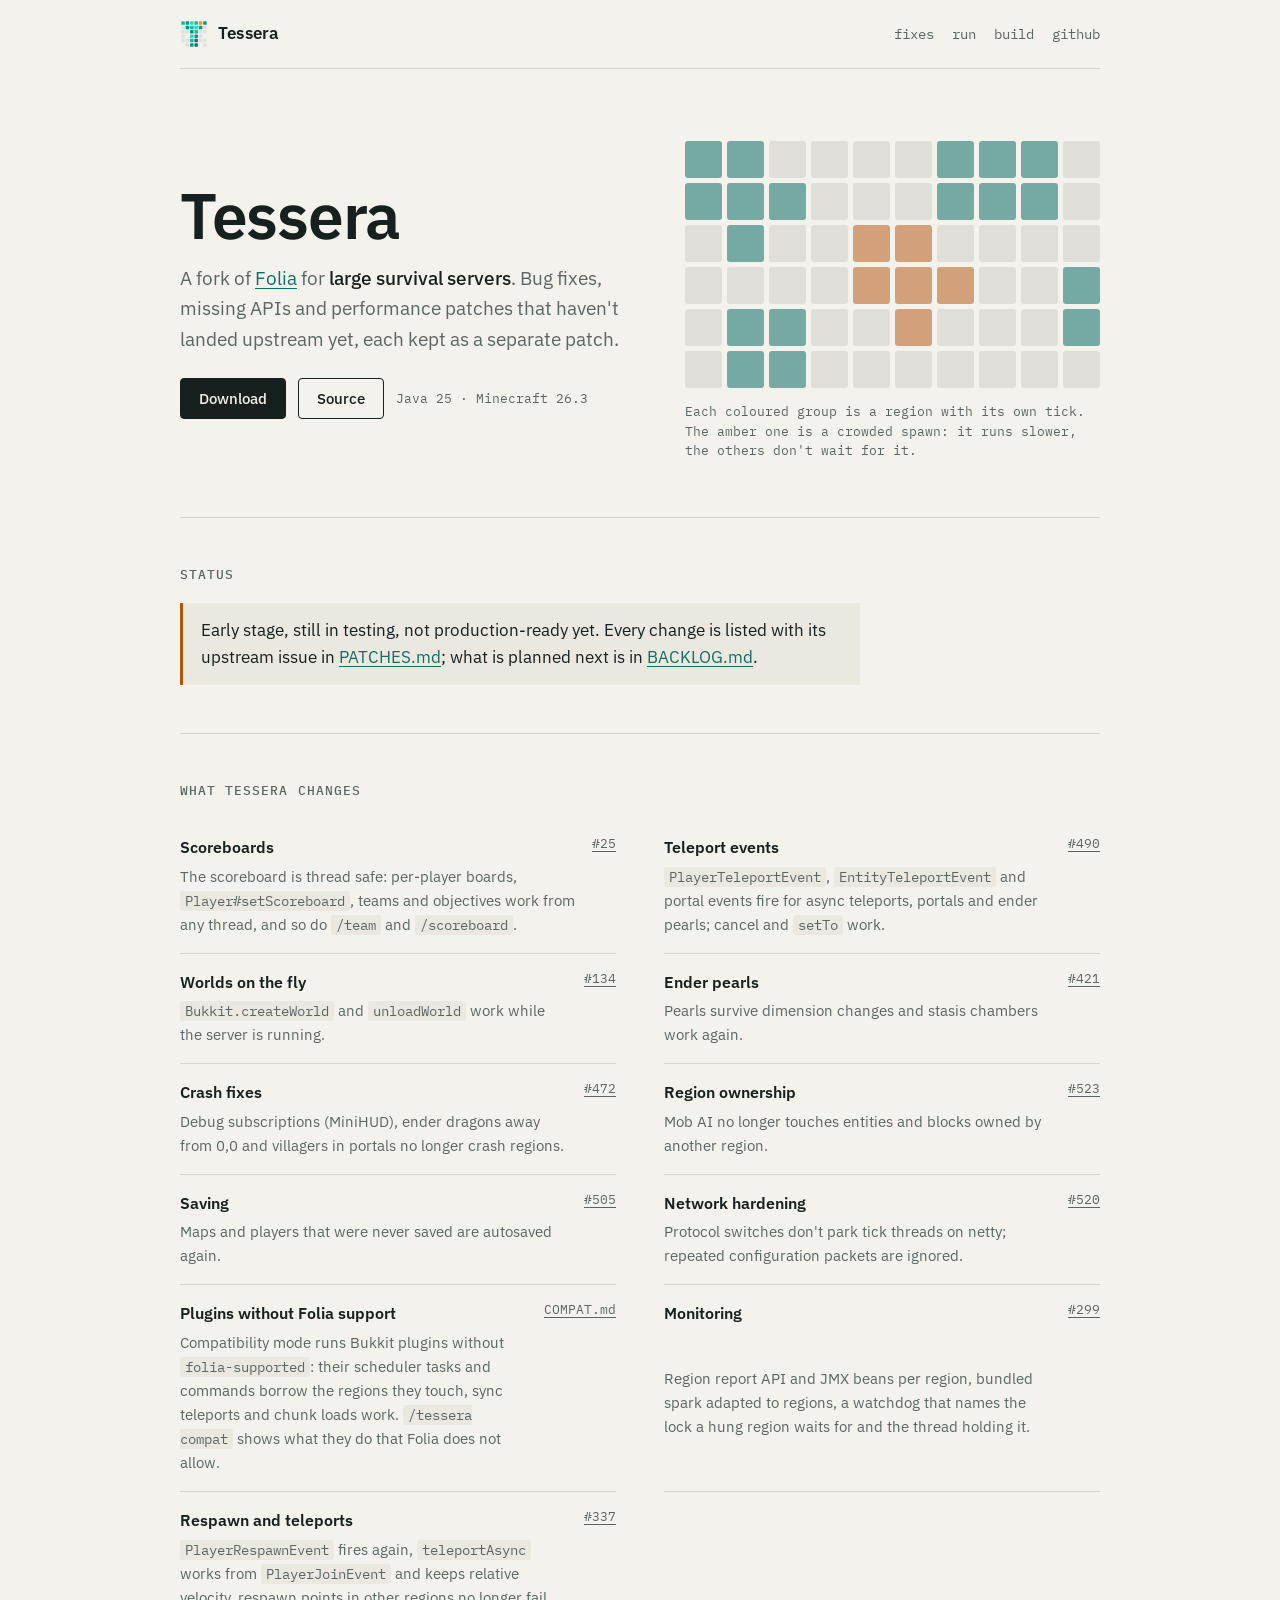
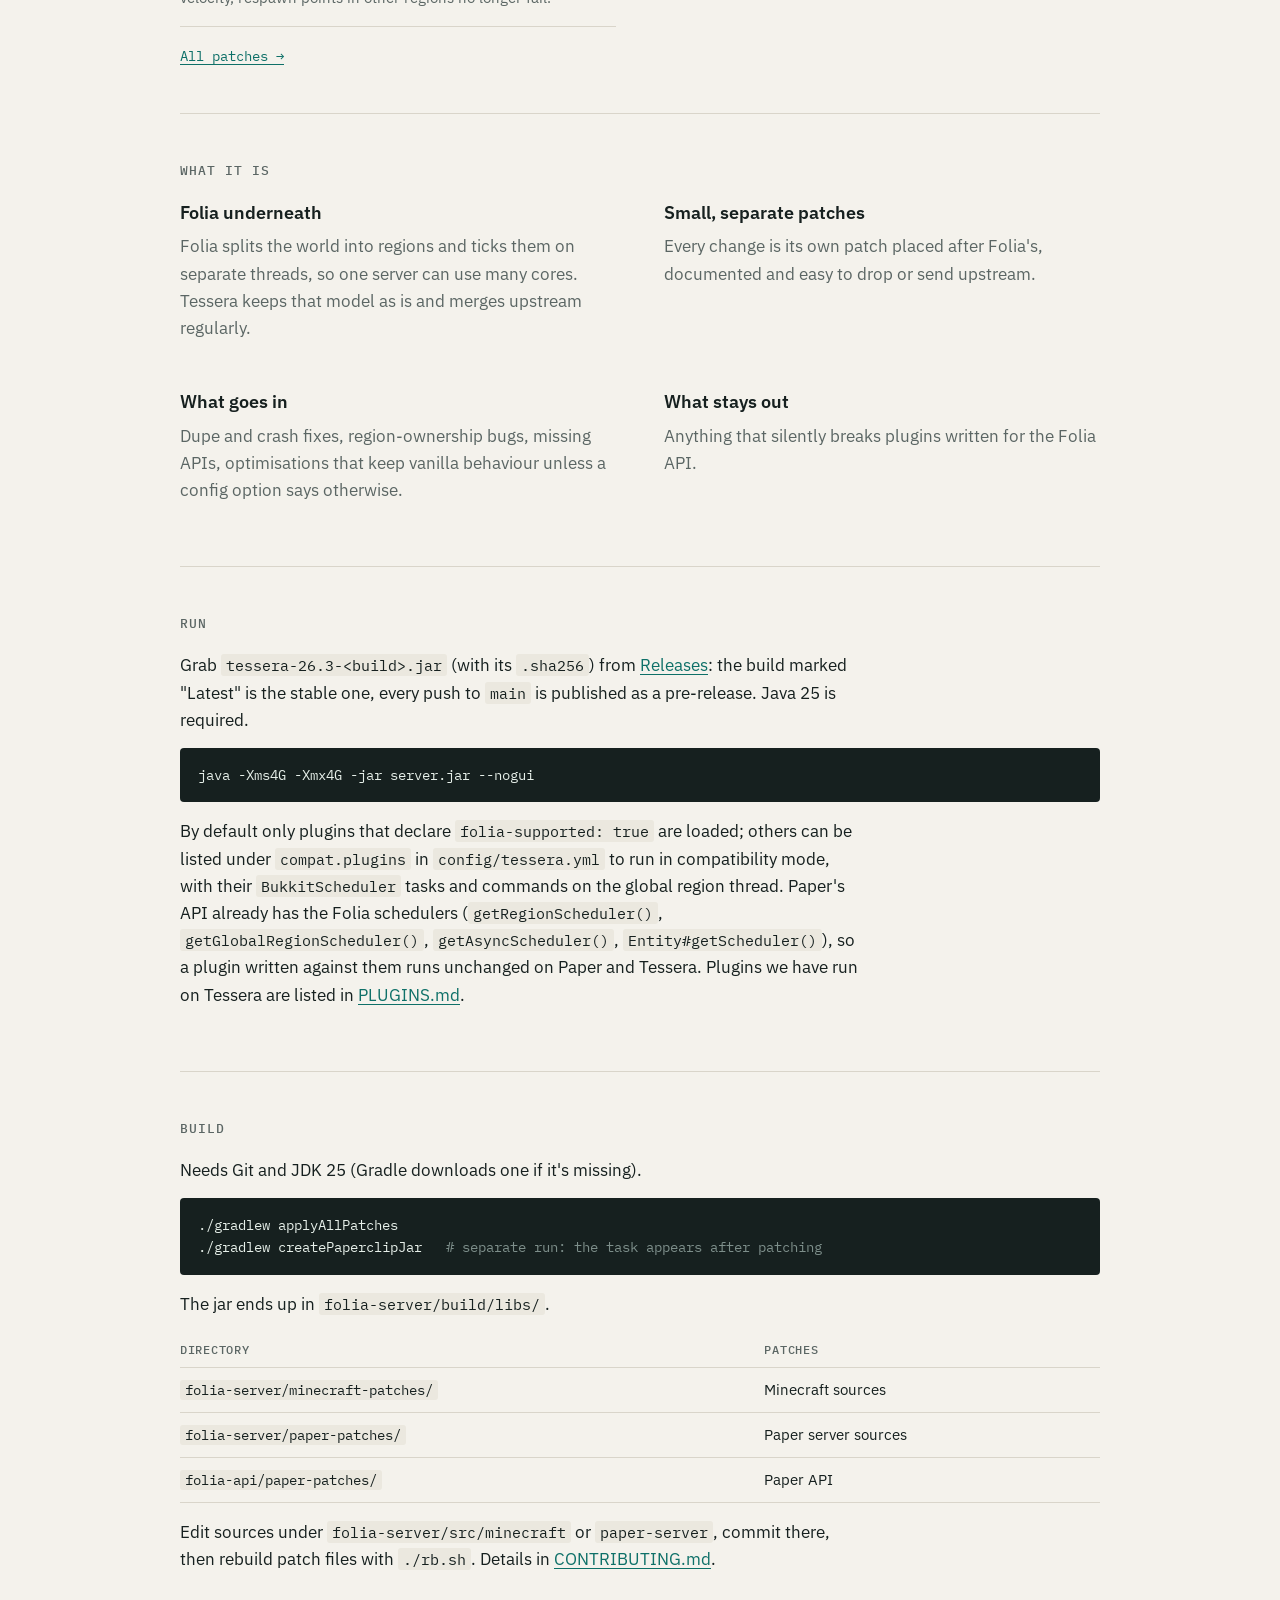
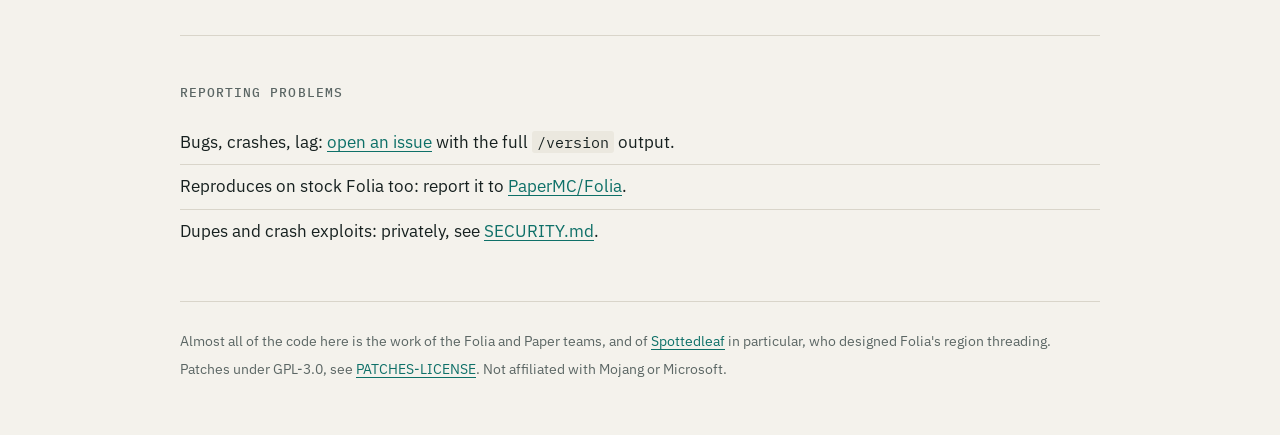
==== commit bf9ac0fa: "docs: документация и сайт только на английском, ссылки на стабильный релиз 26.3-build.9" ====
--- a/site/index.html
+++ b/site/index.html
@@ -7,7 +7,6 @@
 <meta name="description" content="Tessera is a Folia fork with bug fixes and performance work for large survival Minecraft servers: thread-safe scoreboards, teleport events, world loading, dupe and crash fixes.">
 <link rel="canonical" href="https://denfry.github.io/tessera/">
 <link rel="alternate" hreflang="en" href="https://denfry.github.io/tessera/">
-<link rel="alternate" hreflang="ru" href="https://denfry.github.io/tessera/ru/">
 <link rel="alternate" hreflang="x-default" href="https://denfry.github.io/tessera/">
 <meta property="og:type" content="website">
 <meta property="og:site_name" content="Tessera">
@@ -52,7 +51,6 @@
     <a class="opt" href="#run">run</a>
     <a class="opt" href="#build">build</a>
     <a href="https://github.com/denfry/tessera">github</a>
-    <a href="ru/" hreflang="ru" lang="ru">ru</a>
   </nav>
 </header>
 
@@ -94,6 +92,9 @@
     <li><h3>Region ownership</h3><p>Mob AI no longer touches entities and blocks owned by another region.</p><a href="https://github.com/PaperMC/Folia/pull/523">#523</a></li>
     <li><h3>Saving</h3><p>Maps and players that were never saved are autosaved again.</p><a href="https://github.com/PaperMC/Folia/issues/505">#505</a></li>
     <li><h3>Network hardening</h3><p>Protocol switches don't park tick threads on netty; repeated configuration packets are ignored.</p><a href="https://github.com/PaperMC/Folia/issues/520">#520</a></li>
+    <li><h3>Plugins without Folia support</h3><p>Compatibility mode runs Bukkit plugins without <code>folia-supported</code>: their scheduler tasks and commands borrow the regions they touch, sync teleports and chunk loads work. <code>/tessera compat</code> shows what they do that Folia does not allow.</p><a href="https://github.com/denfry/tessera/blob/main/COMPAT.md">COMPAT.md</a></li>
+    <li><h3>Monitoring</h3><p>Region report API and JMX beans per region, bundled spark adapted to regions, a watchdog that names the lock a hung region waits for and the thread holding it.</p><a href="https://github.com/PaperMC/Folia/issues/299">#299</a></li>
+    <li><h3>Respawn and teleports</h3><p><code>PlayerRespawnEvent</code> fires again, <code>teleportAsync</code> works from <code>PlayerJoinEvent</code> and keeps relative velocity, respawn points in other regions no longer fail.</p><a href="https://github.com/PaperMC/Folia/issues/337">#337</a></li>
   </ul>
   <p class="more"><a href="https://github.com/denfry/tessera/blob/main/PATCHES.md">All patches →</a></p>
 </section>
@@ -123,8 +124,8 @@
 
 <section id="run" aria-labelledby="run-h">
   <h2 id="run-h">Run</h2>
-  <p>Grab the <code>*-paperclip-*.jar</code> from <a href="https://github.com/denfry/tessera/releases">Releases</a>
-    or from the latest <a href="https://github.com/denfry/tessera/actions/workflows/release.yml">Release workflow</a> run. Java 25 is required.</p>
+  <p>Grab <code>tessera-26.3-&lt;build&gt;.jar</code> (with its <code>.sha256</code>) from <a href="https://github.com/denfry/tessera/releases">Releases</a>:
+    the build marked "Latest" is the stable one, every push to <code>main</code> is published as a pre-release. Java 25 is required.</p>
 <pre>java -Xms4G -Xmx4G -jar server.jar --nogui</pre>
   <p>By default only plugins that declare <code>folia-supported: true</code> are loaded; others can be listed under
     <code>compat.plugins</code> in <code>config/tessera.yml</code> to run in compatibility mode, with their
